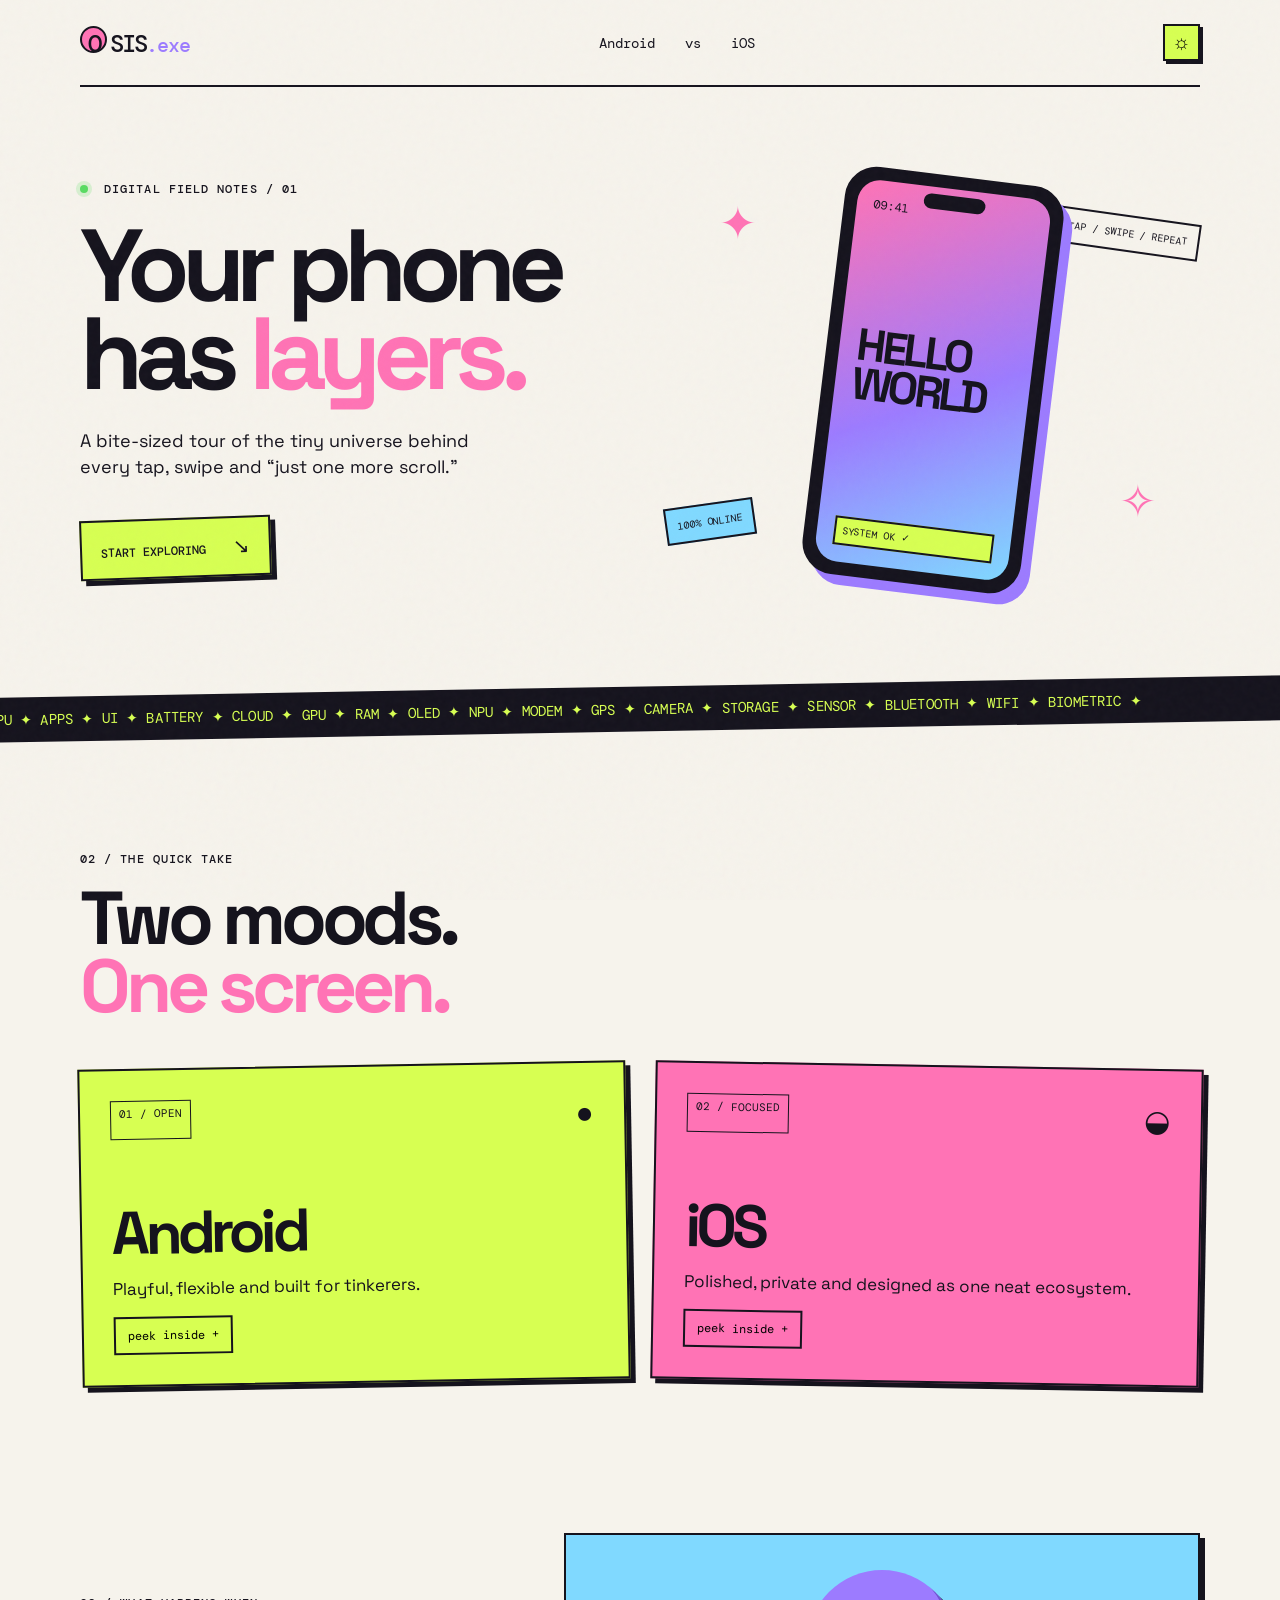
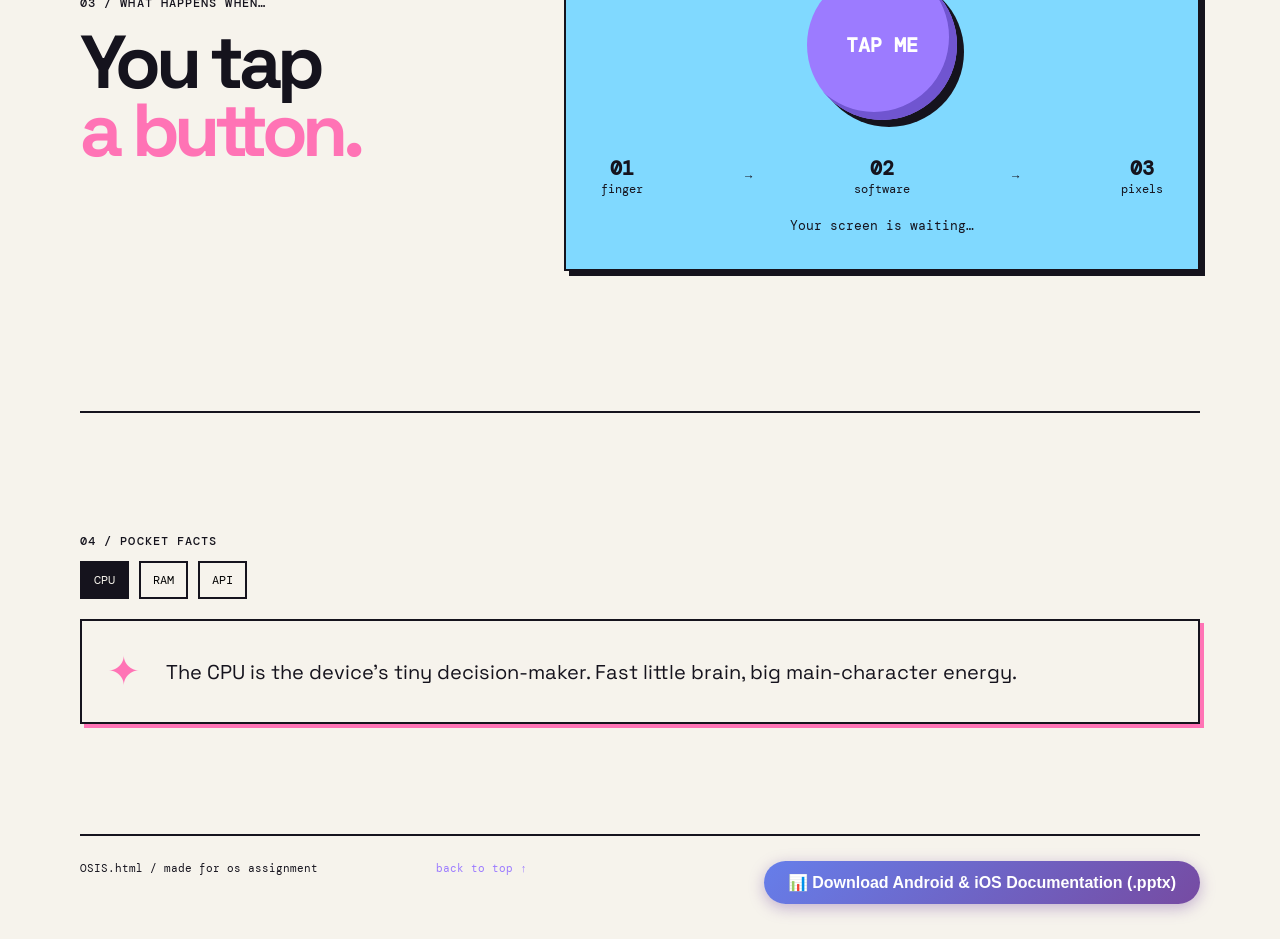
==== index.html @ c6bb19d1 "Update index.html" ====
<!DOCTYPE html>
<html lang="en">
<head>
  <meta charset="UTF-8">
  <meta name="viewport" content="width=device-width, initial-scale=1.0">
  <meta name="description" content="A tiny, playful guide to Android and iOS.">
  <title>OSIS.exe — Android vs iOS</title>
  <link rel="preconnect" href="https://fonts.googleapis.com">
  <link rel="preconnect" href="https://fonts.gstatic.com" crossorigin>
  <link href="https://fonts.googleapis.com/css2?family=DM+Mono:wght@400;500&family=Space+Grotesk:wght@400;500;600;700&display=swap" rel="stylesheet">
  <link rel="stylesheet" href="css/style.css">
</head>
<body>
  <div class="noise" aria-hidden="true"></div>
  <header class="topbar">
    <a class="logo" href="#top" aria-label="OSIS home"><span>O</span>SIS<small>.exe</small></a>
    <nav aria-label="Main navigation">
      <a href="#android">Android</a><a href="#ios">vs</a><a href="#compare">iOS</a>
    </nav>
    <button class="mode-toggle" id="modeToggle" type="button" aria-label="Toggle color mode">☼</button>
  </header>

  <main id="top">
    <section class="hero section-wrap">
      <div class="hero-copy">
        <p class="kicker"><span class="live-dot"></span> DIGITAL FIELD NOTES / 01</p>
        <h1>Your phone<br>has <em>layers.</em></h1>
        <p class="intro">A bite-sized tour of the tiny universe behind every tap, swipe and “just one more scroll.”</p>
        <a class="sticker-button" href="#compare">START EXPLORING <span>↘</span></a>
      </div>
      <div class="hero-art" aria-label="Decorative phone illustration">
        <span class="spark spark-one">✦</span><span class="spark spark-two">✧</span>
        <div class="phone phone-hero"><div class="phone-island"></div><div class="screen"><span class="screen-time">09:41</span><b>HELLO<br>WORLD</b><span class="screen-chip">SYSTEM OK ✓</span></div></div>
        <div class="orbit orbit-one">TAP / SWIPE / REPEAT</div><div class="orbit orbit-two">100% ONLINE</div>
      </div>
    </section>

    <section class="marquee" aria-label="Topics">
      <div>CPU ✦ APPS ✦ UI ✦ BATTERY ✦ CLOUD ✦ GPU ✦ RAM ✦ OLED ✦ NPU ✦ MODEM ✦ GPS ✦ CAMERA ✦ STORAGE ✦ SENSOR ✦ BLUETOOTH ✦ WIFI ✦ BIOMETRIC ✦ </div></section>

    <section class="section-wrap quick-start" id="compare">
      <div class="section-title"><p class="kicker">02 / THE QUICK TAKE</p><h2>Two moods.<br><em>One screen.</em></h2></div>
      <div class="choice-grid">
        <article class="os-card android-card" id="android">
          <div class="card-top"><span class="pill">01 / OPEN</span><span class="card-symbol">●</span></div>
          <h3>Android</h3><p>Playful, flexible and built for tinkerers.</p>
          <button class="reveal-button" data-target="androidMore">peek inside +</button>
          <div class="reveal" id="androidMore"><strong>Under the hood:</strong> Linux kernel → Android Runtime → your apps.
          <br><br>✿ A flexible, Linux-based system running apps on a virtual translation layer (ART), allowing it to work on any phone hardware but requiring more RAM. ♡</div>
        </article>
        <article class="os-card ios-card" id="ios">
          <div class="card-top"><span class="pill">02 / FOCUSED</span><span class="card-symbol">◒</span></div>
          <h3>iOS</h3><p>Polished, private and designed as one neat ecosystem.</p>
          <button class="reveal-button" data-target="iosMore">peek inside +</button>
          <div class="reveal" id="iosMore"><strong>Under the hood:</strong> Darwin core → Cocoa Touch → your apps.
          <br><br>✿ A closed, Unix-based system running apps directly on custom chips, delivering highly efficient performance with less RAM. ♡</div>
        </article>
      </div>
    </section>

    <section class="section-wrap interaction-zone">
      <div class="section-title"><p class="kicker">03 / WHAT HAPPENS WHEN…</p><h2>You tap<br><em>a button.</em></h2></div>
      <div class="flow-box">
        <button class="tap-button" id="tapButton" type="button">TAP ME</button>
        <div class="flow-steps"><span><b>01</b> finger</span><i>→</i><span><b>02</b> software</span><i>→</i><span><b>03</b> pixels</span></div>
        <p id="tapMessage">Your screen is waiting…</p>
      </div>
    </section>

    <section class="section-wrap mini-facts">
      <p class="kicker">04 / POCKET FACTS</p>
      <div class="fact-row"><button class="fact-tab active" data-fact="cpu">CPU</button><button class="fact-tab" data-fact="ram">RAM</button><button class="fact-tab" data-fact="api">API</button></div>
      <div class="fact-display"><span class="fact-icon">✦</span><p id="factText">The CPU is the device’s tiny decision-maker. Fast little brain, big main-character energy.</p></div>
    </section>
  </main>

  <footer class="footer section-wrap"><span>OSIS.html / made for os assignment</span><a href="#top">back to top ↑</a>
    <br><br>
  <a href="https://github.com/bad-Things6856/osis/raw/refs/heads/osis/Documentation_of_Android_and_iOS.pptx" style="display: inline-block; padding: 12px 24px; font-family: 'Segoe UI', Tahoma, Geneva, Verdana, sans-serif; font-size: 16px;
    font-weight: 600; color: #ffffff; background: linear-gradient(135deg, #667eea 0%, #764ba2 100%); border-radius: 30px; text-decoration: none; box-shadow: 0 4px 15px rgba(118, 75, 162, 0.4); transition: all 0.3s ease;" onmouseover="this.style.transform='translateY(-2px)';
    this.style.boxShadow='0 6px 20px rgba(118, 75, 162, 0.6)';" onmouseout="this.style.transform='translateY(0)'; this.style.boxShadow='0 4px 15px rgba(118, 75, 162, 0.4)';">
    📊 Download Android & iOS Documentation (.pptx)
</a>
  </footer>
  <script src="js/app.js"></script>
</body>
</html>
---- css/style.css ----
@import url('https://fonts.googleapis.com/css2?family=DM+Mono:wght@400;500&family=Space+Grotesk:wght@400;500;600;700&display=swap');

:root {
  --ink: #15131d;
  --paper: #f6f3ec;
  --pink: #ff73b5;
  --lime: #d7ff52;
  --blue: #80d9ff;
  --purple: #9c7bff;
  --line: #15131d;
  --shadow: 5px 5px 0 var(--ink);
}

* { box-sizing: border-box; }

html {
  scroll-behavior: smooth;
}

body {
  margin: 0;
  color: var(--ink);
  background: var(--paper);
  font-family: 'Space Grotesk', sans-serif;
  overflow-x: hidden;
}

body.dark {
  --ink: #f6f3ec;
  --paper: #191625;
  --line: #f6f3ec;
  --shadow: 5px 5px 0 #000;
}

.noise {
  position: fixed;
  inset: 0;
  pointer-events: none;
  opacity: .04;
  z-index: 10;
  background-image: url("data:image/svg+xml,%3Csvg viewBox='0 0 180 180' xmlns='http://www.w3.org/2000/svg'%3E%3Cfilter id='n'%3E%3CfeTurbulence type='fractalNoise' baseFrequency='.8' numOctaves='4' stitchTiles='stitch'/%3E%3C/filter%3E%3Crect width='100%25' height='100%25' filter='url(%23n)' opacity='.7'/%3E%3C/svg%3E");
}

a {
  color: inherit;
  text-decoration: none;
}

.topbar {
  display: flex;
  justify-content: space-between;
  align-items: center;
  width: min(1120px, calc(100% - 40px));
  margin: auto;
  padding: 24px 0;
  border-bottom: 2px solid var(--line);
  position: relative;
  z-index: 2;
}

.logo {
  font: 500 24px 'DM Mono', monospace;
  letter-spacing: -2px;
}

.logo span {
  display: inline-grid;
  place-items: center;
  width: 27px;
  height: 27px;
  border: 2px solid var(--ink);
  border-radius: 50%;
  background: var(--pink);
  margin-right: 3px;
}

.logo small {
  color: var(--purple);
  letter-spacing: -1px;
}

nav {
  display: flex;
  gap: 30px;
  font: 14px 'DM Mono', monospace;
}

nav a:hover {
  color: var(--pink);
}

.mode-toggle {
  background: var(--lime);
  border: 2px solid var(--ink);
  box-shadow: 3px 3px 0 var(--ink);
  width: 37px;
  height: 37px;
  cursor: pointer;
  font-size: 20px;
}

.section-wrap {
  width: min(1120px, calc(100% - 40px));
  margin: auto;
}

.hero {
  min-height: 600px;
  display: grid;
  grid-template-columns: 1fr 1fr;
  align-items: center;
  gap: 50px;
  padding: 75px 0 90px;
}

.kicker {
  font: 500 12px 'DM Mono', monospace;
  letter-spacing: .09em;
}

.live-dot {
  display: inline-block;
  width: 8px;
  height: 8px;
  background: #59db62;
  border-radius: 50%;
  margin-right: 8px;
  box-shadow: 0 0 0 4px #59db6233;
}

h1, h2, h3, p {
  margin-top: 0;
}

h1 {
  font-size: clamp(60px, 8vw, 106px);
  line-height: .86;
  letter-spacing: -.08em;
  margin: 25px 0 30px;
}

em {
  color: var(--pink);
  font-style: normal;
}

.intro {
  font-size: 18px;
  line-height: 1.45;
  max-width: 420px;
}

.sticker-button {
  display: inline-block;
  background: var(--lime);
  border: 2px solid var(--ink);
  box-shadow: var(--shadow);
  padding: 15px 19px;
  margin-top: 20px;
  font: 500 12px 'DM Mono', monospace;
  transform: rotate(-2deg);
}

.sticker-button:hover {
  transform: rotate(2deg) translate(-2px, -2px);
  box-shadow: 8px 8px 0 var(--ink);
}

.sticker-button span {
  font-size: 20px;
  margin-left: 20px;
}

.hero-art {
  min-height: 400px;
  display: grid;
  place-items: center;
  position: relative;
}

.phone {
  background: var(--ink);
  border: 3px solid var(--ink);
  border-radius: 32px;
  padding: 10px;
  box-shadow: 10px 10px 0 var(--purple);
  transform: rotate(7deg);
}

.phone-hero {
  width: 220px;
  height: 410px;
  position: relative;
  z-index: 1;
}

.screen {
  height: 100%;
  border-radius: 23px;
  background: linear-gradient(155deg, var(--pink), var(--purple) 55%, var(--blue));
  padding: 17px;
  display: flex;
  flex-direction: column;
  color: var(--ink);
}

.screen-time {
  font: 12px 'DM Mono', monospace;
}

.screen b {
  margin: auto 0;
  font-size: 45px;
  line-height: .86;
  letter-spacing: -.08em;
}

.screen-chip {
  background: var(--lime);
  border: 2px solid var(--ink);
  padding: 6px;
  font: 10px 'DM Mono', monospace;
}

.phone-island {
  position: absolute;
  z-index: 2;
  left: 50%;
  transform: translateX(-50%);
  top: 17px;
  width: 62px;
  height: 15px;
  border-radius: 20px;
  background: var(--ink);
}

.orbit {
  position: absolute;
  background: var(--paper);
  border: 2px solid var(--ink);
  padding: 10px;
  font: 10px 'DM Mono', monospace;
}

.orbit-one {
  top: 40px;
  right: 0;
  transform: rotate(8deg);
}

.orbit-two {
  bottom: 45px;
  left: 0;
  transform: rotate(-8deg);
  background: var(--blue);
}

.spark {
  color: var(--pink);
  font-size: 45px;
  position: absolute;
}

.spark-one {
  top: 20px;
  left: 10%;
}

.spark-two {
  bottom: 55px;
  right: 8%;
}

.marquee {
  overflow: hidden;
  background: var(--ink);
  color: var(--lime);
  padding: 13px 0;
  font: 14px 'DM Mono', monospace;
  white-space: nowrap;
  transform: rotate(-1deg) scale(1.02);
}

.marquee div {
  animation: scroll 25s linear infinite;
}

@keyframes scroll {
  to {
    transform: translateX(-50%);
  }
}

.quick-start,
.interaction-zone,
.mini-facts {
  padding: 120px 0 30px;
}

.section-title h2 {
  font-size: clamp(43px, 6vw, 75px);
  line-height: .9;
  letter-spacing: -.07em;
  margin: 18px 0 45px;
}

.choice-grid {
  display: grid;
  grid-template-columns: 1fr 1fr;
  gap: 25px;
}

.os-card {
  padding: 30px;
  min-height: 310px;
  border: 2px solid var(--ink);
  box-shadow: var(--shadow);
}

.android-card {
  background: var(--lime);
  transform: rotate(-1deg);
}

.ios-card {
  background: var(--pink);
  transform: rotate(1deg);
}

.card-top {
  display: flex;
  justify-content: space-between;
  font: 11px 'DM Mono', monospace;
}

.pill {
  border: 1px solid var(--ink);
  padding: 5px 8px;
}

.card-symbol {
  font-size: 30px;
}

.os-card h3 {
  font-size: 60px;
  letter-spacing: -.08em;
  margin: 55px 0 6px;
}

.os-card p {
  font-size: 17px;
}

.reveal-button,
.fact-tab {
  border: 2px solid var(--ink);
  background: transparent;
  padding: 9px 12px;
  font: 12px 'DM Mono', monospace;
  cursor: pointer;
}

.reveal-button:hover,
.fact-tab.active {
  background: var(--ink);
  color: var(--paper);
}

.reveal {
  display: none;
  border-top: 1px dashed var(--ink);
  margin-top: 20px;
  padding-top: 15px;
  font: 13px 'DM Mono', monospace;
}

.reveal.show {
  display: block;
}

.interaction-zone {
  display: grid;
  grid-template-columns: .8fr 1.2fr;
  gap: 60px;
  align-items: center;
}

.flow-box {
  border: 2px solid var(--ink);
  padding: 35px;
  background: var(--blue);
  box-shadow: var(--shadow);
  text-align: center;
}

.tap-button {
  border: 0;
  border-radius: 50%;
  width: 150px;
  height: 150px;
  background: var(--purple);
  color: white;
  font: 700 20px 'DM Mono', monospace;
  cursor: pointer;
  box-shadow: inset -8px -8px 0 #7055d0, 7px 7px 0 var(--ink);
}

.tap-button:active {
  transform: translate(5px, 5px);
  box-shadow: inset -8px -8px 0 #7055d0, 2px 2px 0 var(--ink);
}

.flow-steps {
  display: flex;
  justify-content: space-between;
  align-items: center;
  margin: 35px 0 20px;
  font: 12px 'DM Mono', monospace;
}

.flow-steps b {
  display: block;
  font-size: 20px;
}

.flow-box p {
  font: 13px 'DM Mono', monospace;
  margin: 0;
}

.mini-facts {
  border-top: 2px solid var(--ink);
  margin-top: 110px;
  padding-bottom: 110px;
}

.fact-row {
  display: flex;
  gap: 10px;
}

.fact-display {
  display: flex;
  align-items: center;
  gap: 25px;
  border: 2px solid var(--ink);
  margin-top: 20px;
  padding: 25px;
  background: var(--paper);
  box-shadow: 4px 4px 0 var(--pink);
}

.fact-icon {
  font-size: 40px;
  color: var(--pink);
}

.fact-display p {
  margin: 0;
  font-size: 20px;
}

.footer {
  border-top: 2px solid var(--ink);
  padding: 25px 0 35px;
  display: flex;
  justify-content: space-between;
  font: 11px 'DM Mono', monospace;
}

.footer a {
  color: var(--purple);
}

@media (max-width: 700px) {
  .topbar {
    width: calc(100% - 28px);
    padding: 17px 0;
  }

  nav {
    gap: 12px;
    font-size: 11px;
  }

  .section-wrap {
    width: calc(100% - 28px);
  }

  .hero {
    grid-template-columns: 1fr;
    padding: 65px 0;
  }

  .hero-art {
    min-height: 360px;
  }

  .phone-hero {
    width: 175px;
    height: 330px;
  }

  .screen b {
    font-size: 37px;
  }

  .choice-grid,
  .interaction-zone {
    grid-template-columns: 1fr;
  }

  .quick-start,
  .interaction-zone,
  .mini-facts {
    padding-top: 80px;
  }

  .os-card h3 {
    margin-top: 40px;
  }

  .flow-steps {
    font-size: 10px;
    gap: 8px;
  }

  .flow-steps i {
    font-size: 18px;
  }

  .footer {
    flex-direction: column;
    gap: 15px;
  }
}
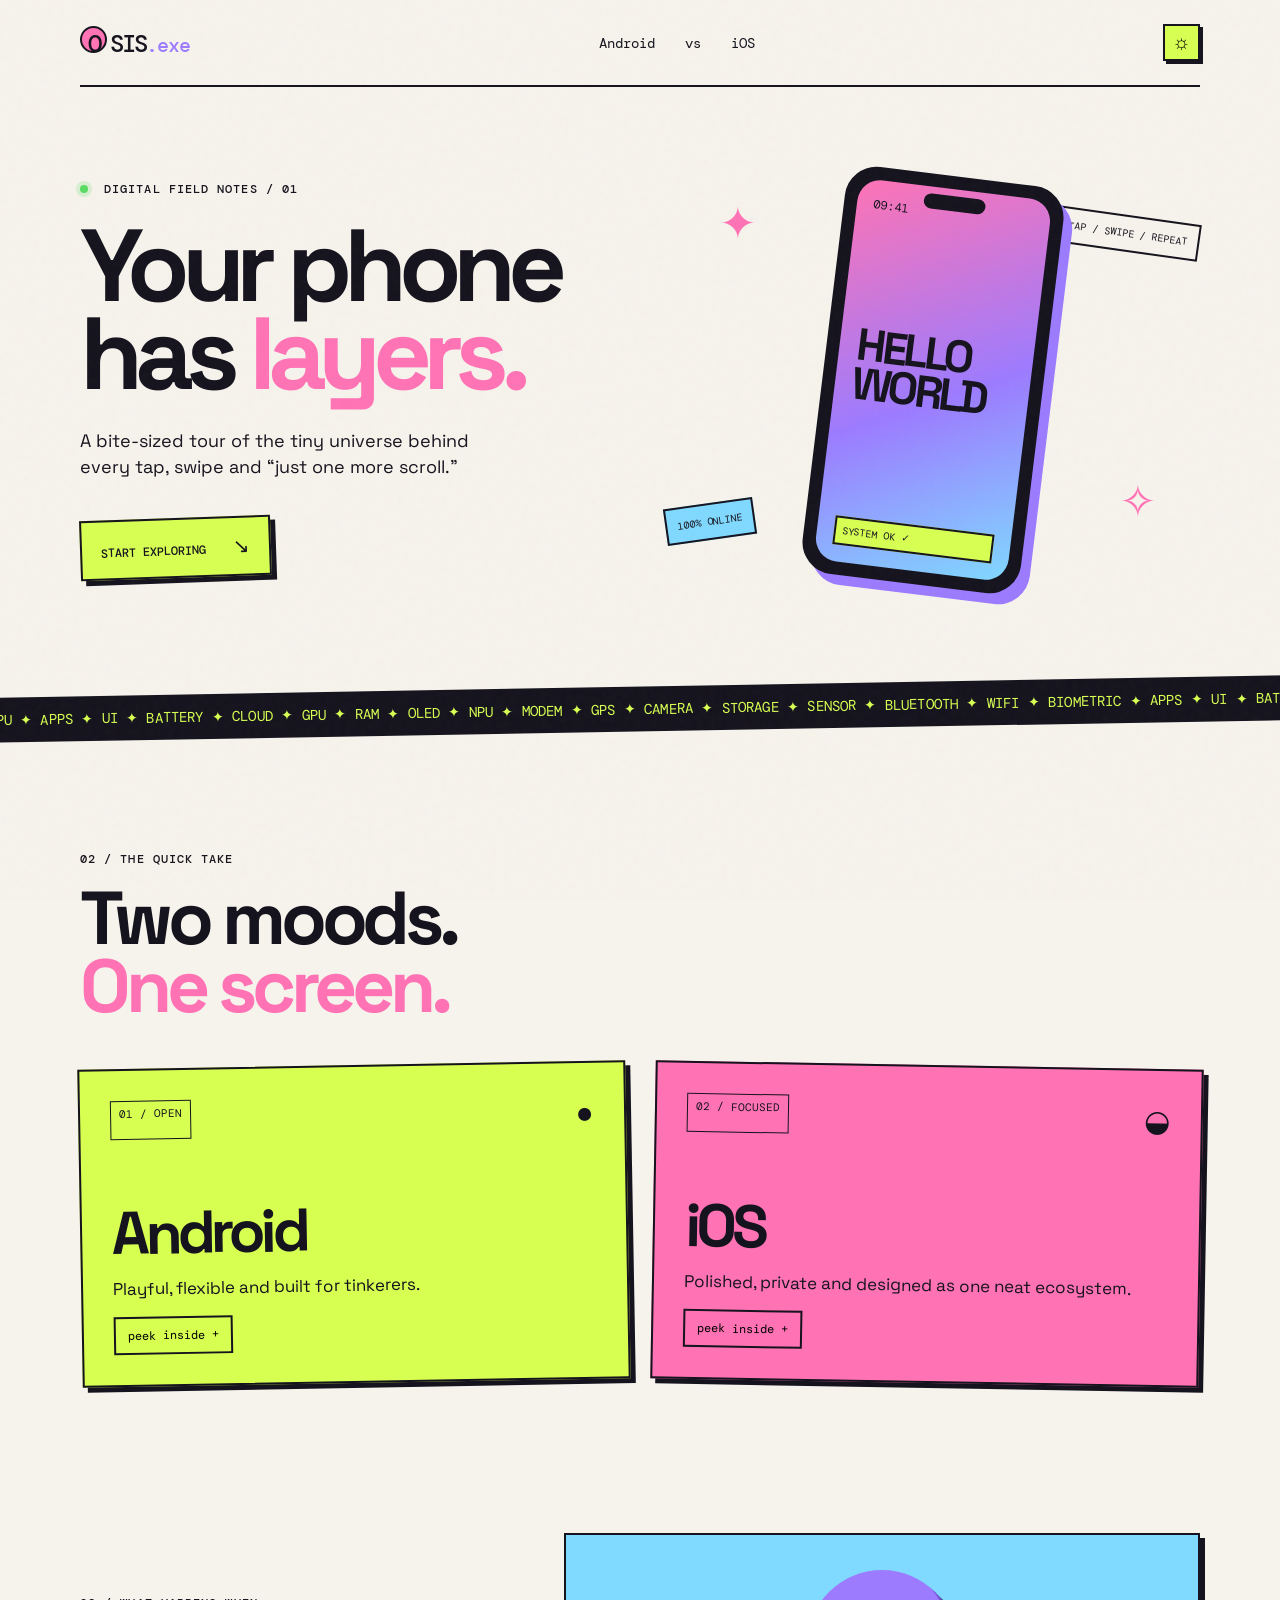
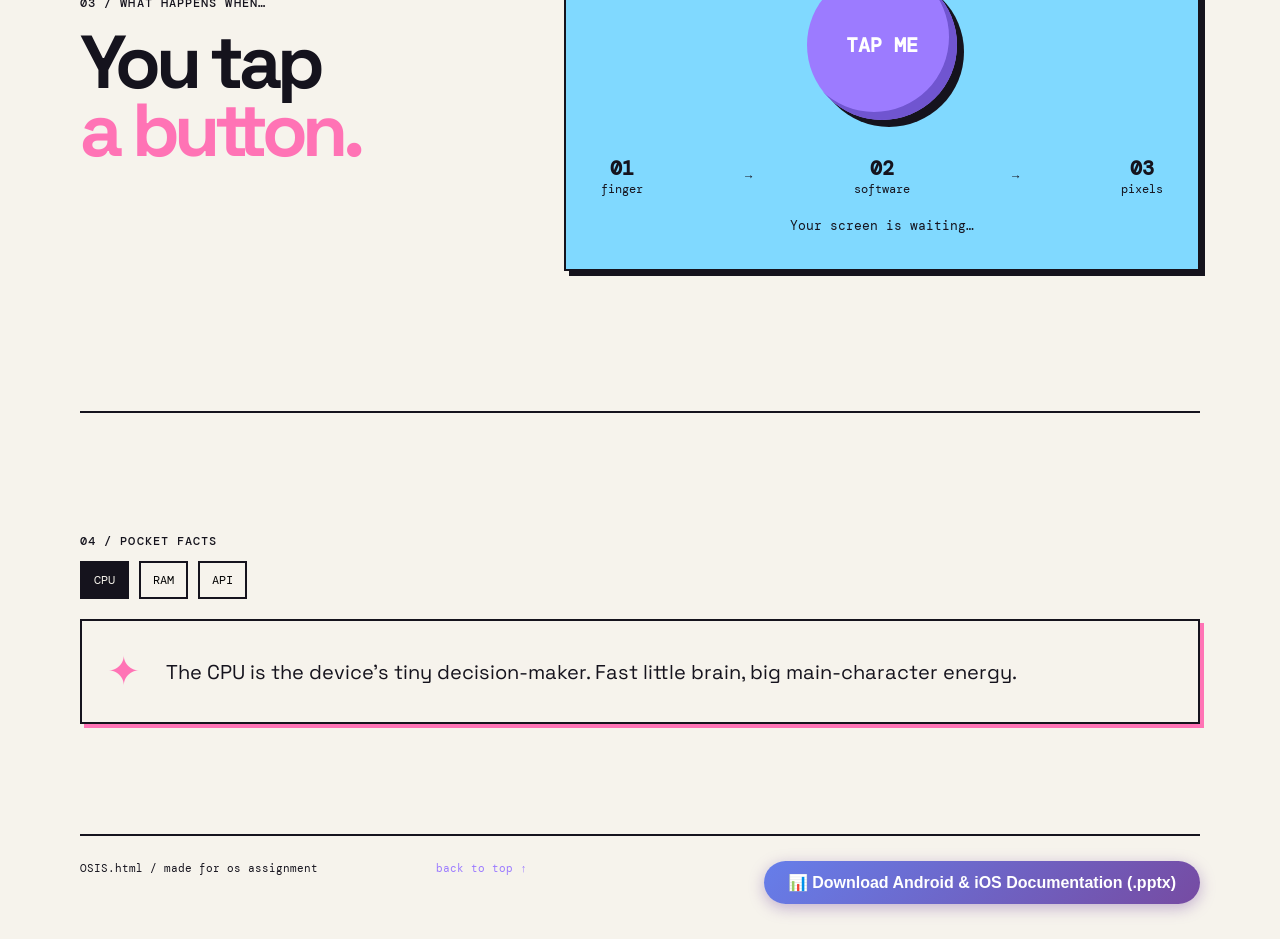
==== commit c7cb9719: "Update index.html" ====
--- a/index.html
+++ b/index.html
@@ -9,6 +9,7 @@
   <link rel="preconnect" href="https://fonts.gstatic.com" crossorigin>
   <link href="https://fonts.googleapis.com/css2?family=DM+Mono:wght@400;500&family=Space+Grotesk:wght@400;500;600;700&display=swap" rel="stylesheet">
   <link rel="stylesheet" href="css/style.css">
+  <link rel="icon" type="image/x-icon" href="IMAGES/favicon.ico">
 </head>
 <body>
   <div class="noise" aria-hidden="true"></div>
@@ -36,7 +37,8 @@
     </section>
 
     <section class="marquee" aria-label="Topics">
-      <div>CPU ✦ APPS ✦ UI ✦ BATTERY ✦ CLOUD ✦ GPU ✦ RAM ✦ OLED ✦ NPU ✦ MODEM ✦ GPS ✦ CAMERA ✦ STORAGE ✦ SENSOR ✦ BLUETOOTH ✦ WIFI ✦ BIOMETRIC ✦ </div></section>
+      <div>CPU ✦ APPS ✦ UI ✦ BATTERY ✦ CLOUD ✦ GPU ✦ RAM ✦ OLED ✦ NPU ✦ MODEM ✦ GPS ✦ CAMERA ✦ STORAGE ✦ SENSOR ✦ BLUETOOTH ✦ WIFI ✦ BIOMETRIC ✦ 
+      APPS ✦ UI ✦ BATTERY ✦ CLOUD ✦ GPU ✦ RAM ✦ </div></section>
 
     <section class="section-wrap quick-start" id="compare">
       <div class="section-title"><p class="kicker">02 / THE QUICK TAKE</p><h2>Two moods.<br><em>One screen.</em></h2></div>
